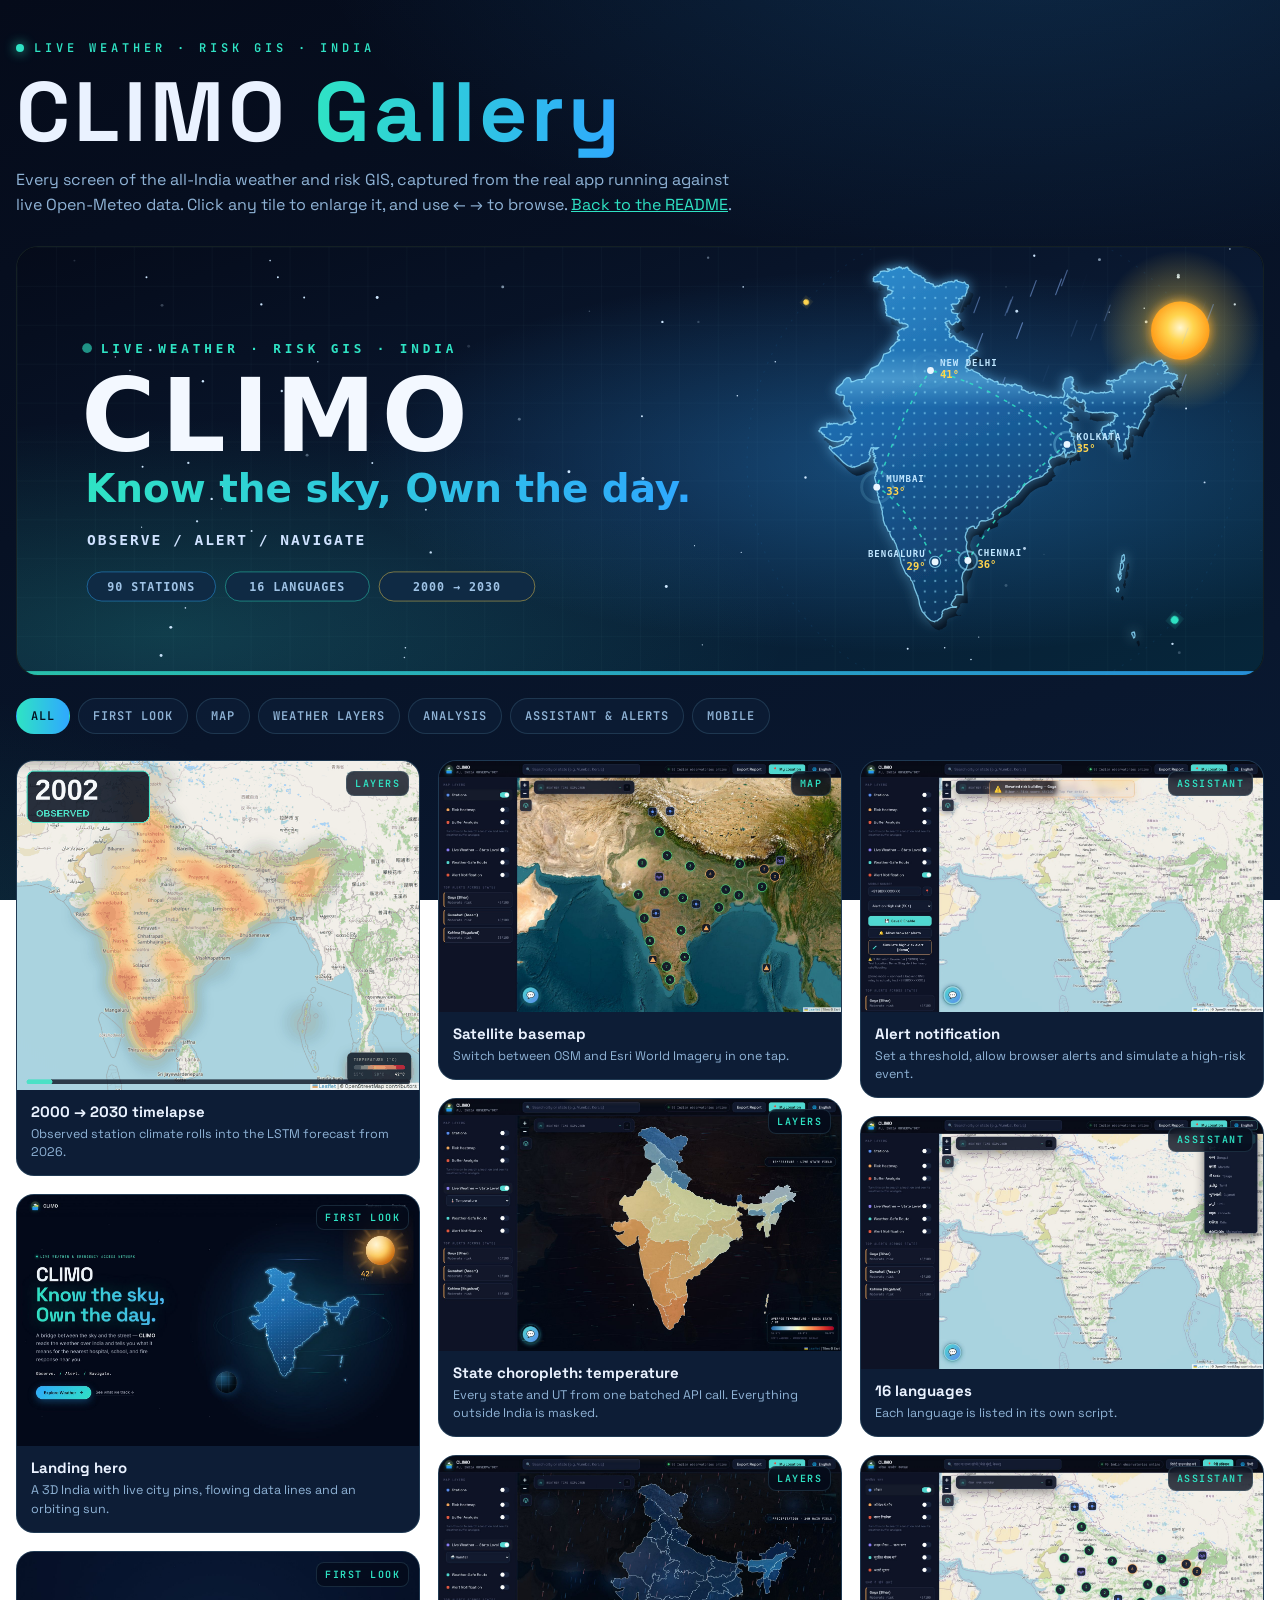
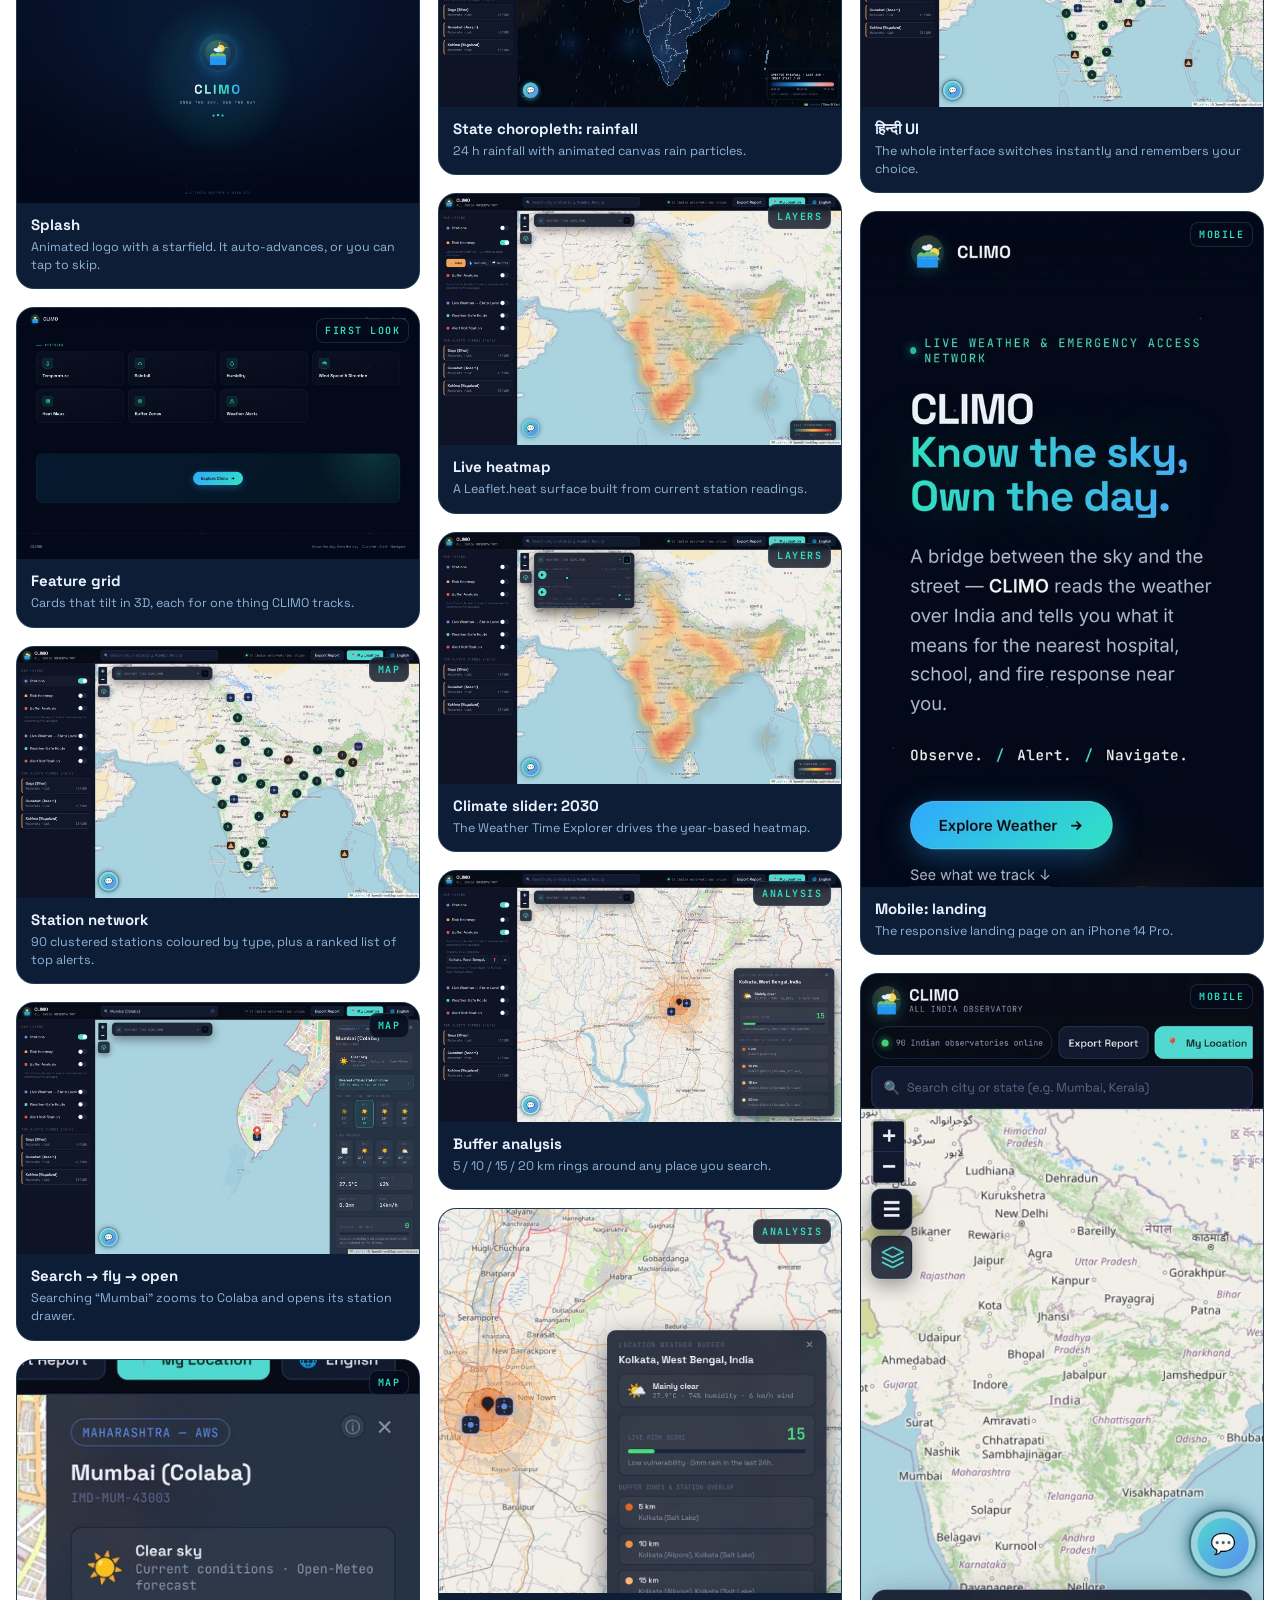
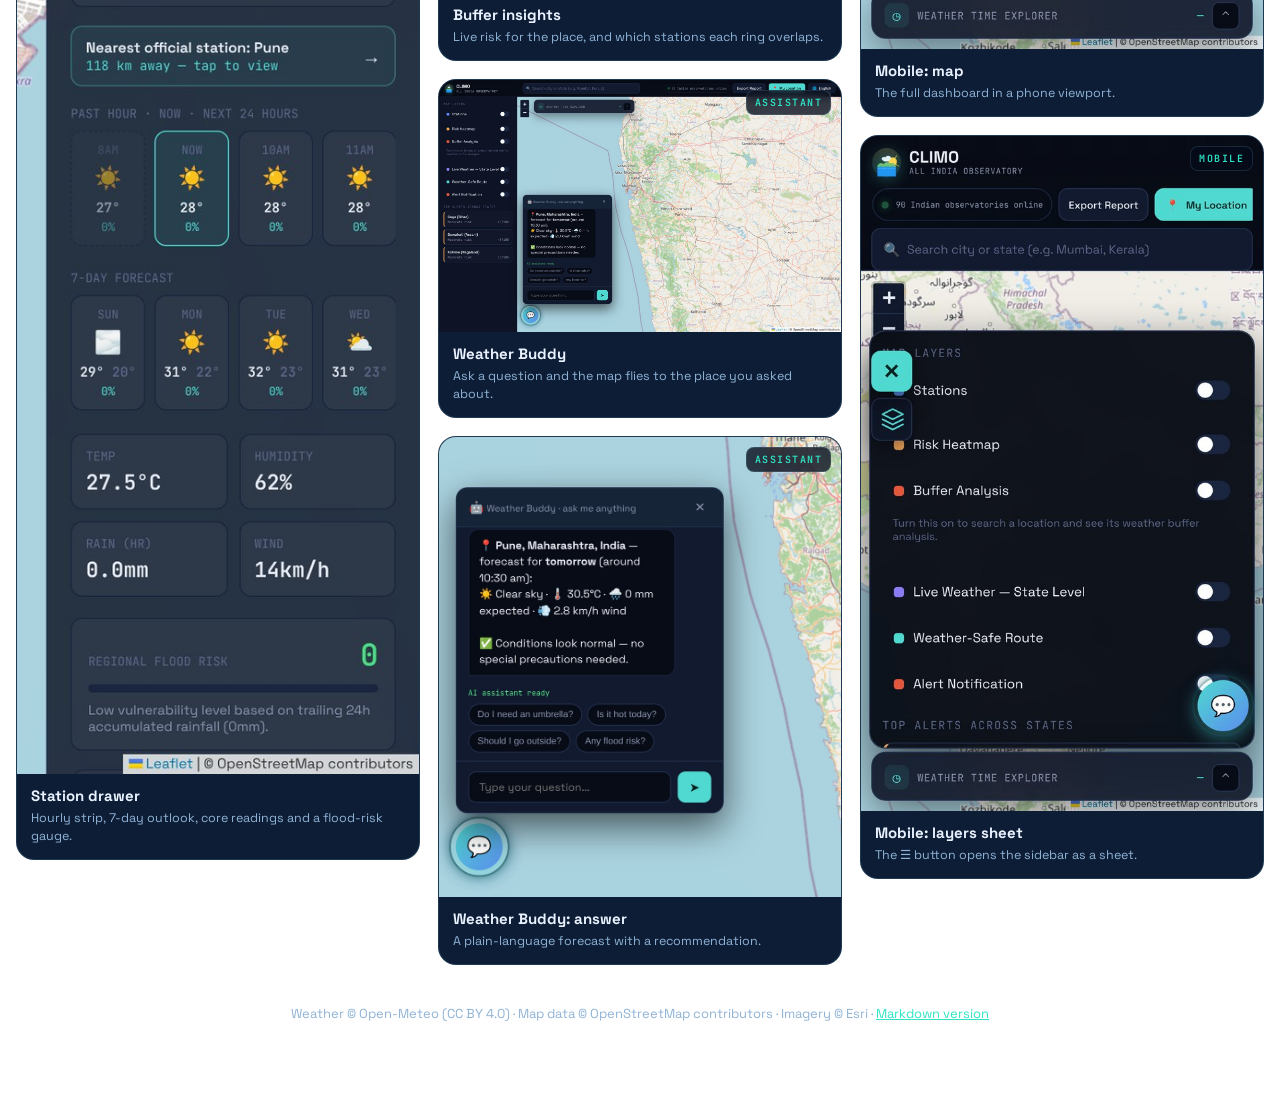
==== docs/gallery.html @ 7f3d3883 "docs: add showcase README, screenshot gallery and project documentation - Redesigned README: animate" ====
<!DOCTYPE html>
<html lang="en">
<head>
<meta charset="UTF-8" />
<meta name="viewport" content="width=device-width, initial-scale=1.0" />
<title>CLIMO Gallery</title>
<meta name="description" content="Screens from CLIMO, a live all-India weather and risk GIS." />
<link rel="preconnect" href="https://fonts.googleapis.com">
<link href="https://fonts.googleapis.com/css2?family=Space+Grotesk:wght@400;500;600;700&family=JetBrains+Mono:wght@400;500;600&display=swap" rel="stylesheet">
<style>
  :root{
    --bg:#050b1a; --bg2:#0a1a33; --card:#0d1d36; --line:rgba(143,224,255,.14);
    --text:#eaf2ff; --muted:#8fb3d6; --teal:#2fe3c4; --blue:#2fa8ff; --sun:#ffd54f;
  }
  *{box-sizing:border-box}
  html,body{margin:0}
  body{
    background:radial-gradient(1200px 600px at 80% -10%,rgba(47,168,255,.18),transparent 60%),
               radial-gradient(900px 500px at -10% 110%,rgba(47,227,196,.12),transparent 60%),
               linear-gradient(160deg,var(--bg),var(--bg2));
    background-attachment:fixed;
    color:var(--text); font-family:"Space Grotesk",system-ui,-apple-system,"Segoe UI",sans-serif;
    min-height:100vh;
  }
  .wrap{max-width:1280px;margin:0 auto;padding:40px 16px 80px}
  header{display:flex;flex-direction:column;gap:14px;margin-bottom:28px}
  .eyebrow{font:600 12px "JetBrains Mono",ui-monospace,monospace;letter-spacing:4px;color:var(--teal);display:flex;align-items:center;gap:10px}
  .eyebrow::before{content:"";width:8px;height:8px;border-radius:50%;background:var(--teal);box-shadow:0 0 12px var(--teal);animation:pulse 1.6s infinite}
  @keyframes pulse{50%{opacity:.3}}
  h1{margin:0;font-size:clamp(40px,7vw,84px);letter-spacing:4px;line-height:1}
  h1 span{background:linear-gradient(90deg,var(--teal),var(--blue));-webkit-background-clip:text;background-clip:text;color:transparent}
  .sub{color:var(--muted);max-width:720px;line-height:1.55;margin:0}
  .sub a{color:var(--teal)}
  .chips{display:flex;flex-wrap:wrap;gap:8px;margin:6px 0 26px}
  .chip{font:600 12px "JetBrains Mono",ui-monospace,monospace;letter-spacing:1px;text-transform:uppercase;color:var(--muted);
        background:rgba(13,29,54,.8);border:1px solid var(--line);padding:9px 14px;border-radius:999px;cursor:pointer;transition:.2s}
  .chip:hover{color:var(--text);border-color:rgba(47,227,196,.5)}
  .chip[aria-pressed="true"]{color:#04101f;background:linear-gradient(90deg,var(--teal),var(--blue));border-color:transparent}
  .hero{position:relative;border-radius:22px;overflow:hidden;border:1px solid var(--line);margin-bottom:22px;background:#000}
  .hero img{display:block;width:100%;height:auto}
  .grid{columns:3 340px;column-gap:18px}
  .tile{break-inside:avoid;margin:0 0 18px;border-radius:18px;overflow:hidden;background:var(--card);border:1px solid var(--line);
        cursor:zoom-in;position:relative;transition:transform .35s cubic-bezier(.2,.8,.2,1),box-shadow .35s,border-color .35s;
        animation:rise .6s both}
  @keyframes rise{from{opacity:0;transform:translateY(14px)}}
  .tile:hover,.tile:focus-visible{transform:translateY(-4px);box-shadow:0 18px 40px rgba(0,0,0,.45),0 0 0 1px rgba(47,227,196,.35);outline:none}
  .tile img{display:block;width:100%;height:auto}
  .cap{padding:12px 14px 14px}
  .cap b{display:block;font-size:15px}
  .cap small{color:var(--muted);font-size:12.5px;line-height:1.45;display:block;margin-top:4px}
  .tag{position:absolute;top:10px;right:10px;font:600 10px "JetBrains Mono",ui-monospace,monospace;letter-spacing:1.5px;text-transform:uppercase;
       background:rgba(5,11,26,.78);border:1px solid var(--line);color:var(--teal);padding:5px 8px;border-radius:8px;backdrop-filter:blur(6px)}
  .hidden{display:none}
  /* lightbox */
  .lb{position:fixed;inset:0;background:rgba(3,7,16,.92);backdrop-filter:blur(8px);display:none;align-items:center;justify-content:center;z-index:50;padding:16px}
  .lb.open{display:flex}
  .lb figure{margin:0;max-width:min(1400px,100%);max-height:100%;display:flex;flex-direction:column;align-items:center;gap:12px}
  .lb img{width:auto;height:auto;max-width:100%;max-height:calc(100vh - 140px);object-fit:contain;border-radius:14px;border:1px solid var(--line);background:#000}
  .lb figcaption{text-align:center;color:var(--muted);font-size:14px}
  .lb figcaption b{color:var(--text)}
  .lb button{position:absolute;background:rgba(13,29,54,.9);border:1px solid var(--line);color:var(--text);width:46px;height:46px;border-radius:50%;
             font-size:20px;cursor:pointer}
  .lb .x{top:16px;right:16px}.lb .prev{left:16px;top:50%}.lb .next{right:16px;top:50%}
  footer{margin-top:40px;color:var(--muted);font-size:13px;text-align:center}
  footer a{color:var(--teal)}
  @media (max-width:640px){ .lb .prev,.lb .next{top:auto;bottom:16px} }
  @media (prefers-reduced-motion:reduce){ *{animation:none!important;transition:none!important} }
</style>
</head>
<body>
<div class="wrap">
  <header>
    <div class="eyebrow">LIVE WEATHER · RISK GIS · INDIA</div>
    <h1>CLIMO <span>Gallery</span></h1>
    <p class="sub">Every screen of the all-India weather and risk GIS, captured from the real app running against live Open-Meteo data. Click any tile to enlarge it, and use ← → to browse. <a href="../README.md">Back to the README</a>.</p>
  </header>

  <div class="hero"><img src="assets/banner.svg" alt="CLIMO — Know the sky, Own the day." /></div>

  <div class="chips" role="toolbar" aria-label="Filter gallery">
    <button class="chip" data-f="all" aria-pressed="true">All</button>
    <button class="chip" data-f="intro" aria-pressed="false">First look</button>
    <button class="chip" data-f="map" aria-pressed="false">Map</button>
    <button class="chip" data-f="layers" aria-pressed="false">Weather layers</button>
    <button class="chip" data-f="analysis" aria-pressed="false">Analysis</button>
    <button class="chip" data-f="ai" aria-pressed="false">Assistant &amp; alerts</button>
    <button class="chip" data-f="mobile" aria-pressed="false">Mobile</button>
  </div>

  <div class="grid" id="grid"></div>

  <footer>Weather © Open-Meteo (CC BY 4.0) · Map data © OpenStreetMap contributors · Imagery © Esri · <a href="GALLERY.md">Markdown version</a></footer>
</div>

<div class="lb" id="lb" role="dialog" aria-modal="true" aria-label="Image viewer">
  <button class="x" id="lbX" aria-label="Close">✕</button>
  <button class="prev" id="lbP" aria-label="Previous">←</button>
  <figure><img id="lbImg" alt=""/><figcaption id="lbCap"></figcaption></figure>
  <button class="next" id="lbN" aria-label="Next">→</button>
</div>

<script>
const G = 'assets/gallery/';
const SHOTS = [
  ['climate-timelapse-2000-2030.gif','layers','2000 → 2030 timelapse','Observed station climate rolls into the LSTM forecast from 2026.'],
  ['landing-hero.jpg','intro','Landing hero','A 3D India with live city pins, flowing data lines and an orbiting sun.'],
  ['splash.jpg','intro','Splash','Animated logo with a starfield. It auto-advances, or you can tap to skip.'],
  ['landing-features.jpg','intro','Feature grid','Cards that tilt in 3D, each for one thing CLIMO tracks.'],
  ['dashboard-stations.jpg','map','Station network','90 clustered stations coloured by type, plus a ranked list of top alerts.'],
  ['station-drawer.jpg','map','Search → fly → open','Searching “Mumbai” zooms to Colaba and opens its station drawer.'],
  ['detail-station-drawer.jpg','map','Station drawer','Hourly strip, 7-day outlook, core readings and a flood-risk gauge.'],
  ['satellite-basemap.jpg','map','Satellite basemap','Switch between OSM and Esri World Imagery in one tap.'],
  ['choropleth-temperature.jpg','layers','State choropleth: temperature','Every state and UT from one batched API call. Everything outside India is masked.'],
  ['choropleth-rainfall.jpg','layers','State choropleth: rainfall','24 h rainfall with animated canvas rain particles.'],
  ['live-heatmap.jpg','layers','Live heatmap','A Leaflet.heat surface built from current station readings.'],
  ['climate-forecast-2030.jpg','layers','Climate slider: 2030','The Weather Time Explorer drives the year-based heatmap.'],
  ['buffer-analysis.jpg','analysis','Buffer analysis','5 / 10 / 15 / 20 km rings around any place you search.'],
  ['detail-buffer-insights.jpg','analysis','Buffer insights','Live risk for the place, and which stations each ring overlaps.'],
  ['weather-buddy.jpg','ai','Weather Buddy','Ask a question and the map flies to the place you asked about.'],
  ['detail-weather-buddy.jpg','ai','Weather Buddy: answer','A plain-language forecast with a recommendation.'],
  ['alert-notifications.jpg','ai','Alert notification','Set a threshold, allow browser alerts and simulate a high-risk event.'],
  ['language-menu.jpg','ai','16 languages','Each language is listed in its own script.'],
  ['multilingual-hindi.jpg','ai','हिन्दी UI','The whole interface switches instantly and remembers your choice.'],
  ['mobile-landing.jpg','mobile','Mobile: landing','The responsive landing page on an iPhone 14 Pro.'],
  ['mobile-map.jpg','mobile','Mobile: map','The full dashboard in a phone viewport.'],
  ['mobile-layers.jpg','mobile','Mobile: layers sheet','The ☰ button opens the sidebar as a sheet.'],
];
const TAG = {intro:'First look',map:'Map',layers:'Layers',analysis:'Analysis',ai:'Assistant',mobile:'Mobile'};
const grid = document.getElementById('grid');
SHOTS.forEach(([f,cat,title,desc],i) => {
  const el = document.createElement('figure');
  el.className = 'tile'; el.tabIndex = 0; el.dataset.cat = cat; el.dataset.i = i;
  el.style.animationDelay = (i*40)+'ms';
  el.innerHTML = `<span class="tag">${TAG[cat]}</span><img loading="lazy" src="${G+f}" alt="${title}"><figcaption class="cap"><b>${title}</b><small>${desc}</small></figcaption>`;
  el.addEventListener('click', () => open(i));
  el.addEventListener('keydown', e => { if(e.key==='Enter'||e.key===' '){ e.preventDefault(); open(i);} });
  grid.appendChild(el);
});
let filter = 'all';
document.querySelectorAll('.chip').forEach(c => c.addEventListener('click', () => {
  filter = c.dataset.f;
  document.querySelectorAll('.chip').forEach(x => x.setAttribute('aria-pressed', String(x===c)));
  grid.querySelectorAll('.tile').forEach(t => t.classList.toggle('hidden', filter!=='all' && t.dataset.cat!==filter));
}));
const lb = document.getElementById('lb'), lbImg = document.getElementById('lbImg'), lbCap = document.getElementById('lbCap');
let cur = 0;
const visible = () => SHOTS.map((s,i)=>i).filter(i => filter==='all' || SHOTS[i][1]===filter);
function open(i){ cur=i; const [f,,t,d]=SHOTS[i]; lbImg.src=G+f; lbImg.alt=t; lbCap.innerHTML=`<b>${t}</b> · ${d}`; lb.classList.add('open'); document.getElementById('lbX').focus(); }
function close(){ lb.classList.remove('open'); const t=grid.querySelector(`[data-i="${cur}"]`); if(t) t.focus(); }
function step(n){ const v=visible(); const k=v.indexOf(cur); open(v[(k+n+v.length)%v.length]); }
document.getElementById('lbX').onclick = close;
document.getElementById('lbP').onclick = () => step(-1);
document.getElementById('lbN').onclick = () => step(1);
lb.addEventListener('click', e => { if(e.target===lb) close(); });
document.addEventListener('keydown', e => {
  if(!lb.classList.contains('open')) return;
  if(e.key==='Escape') close(); else if(e.key==='ArrowRight') step(1); else if(e.key==='ArrowLeft') step(-1);
});
</script>
</body>
</html>
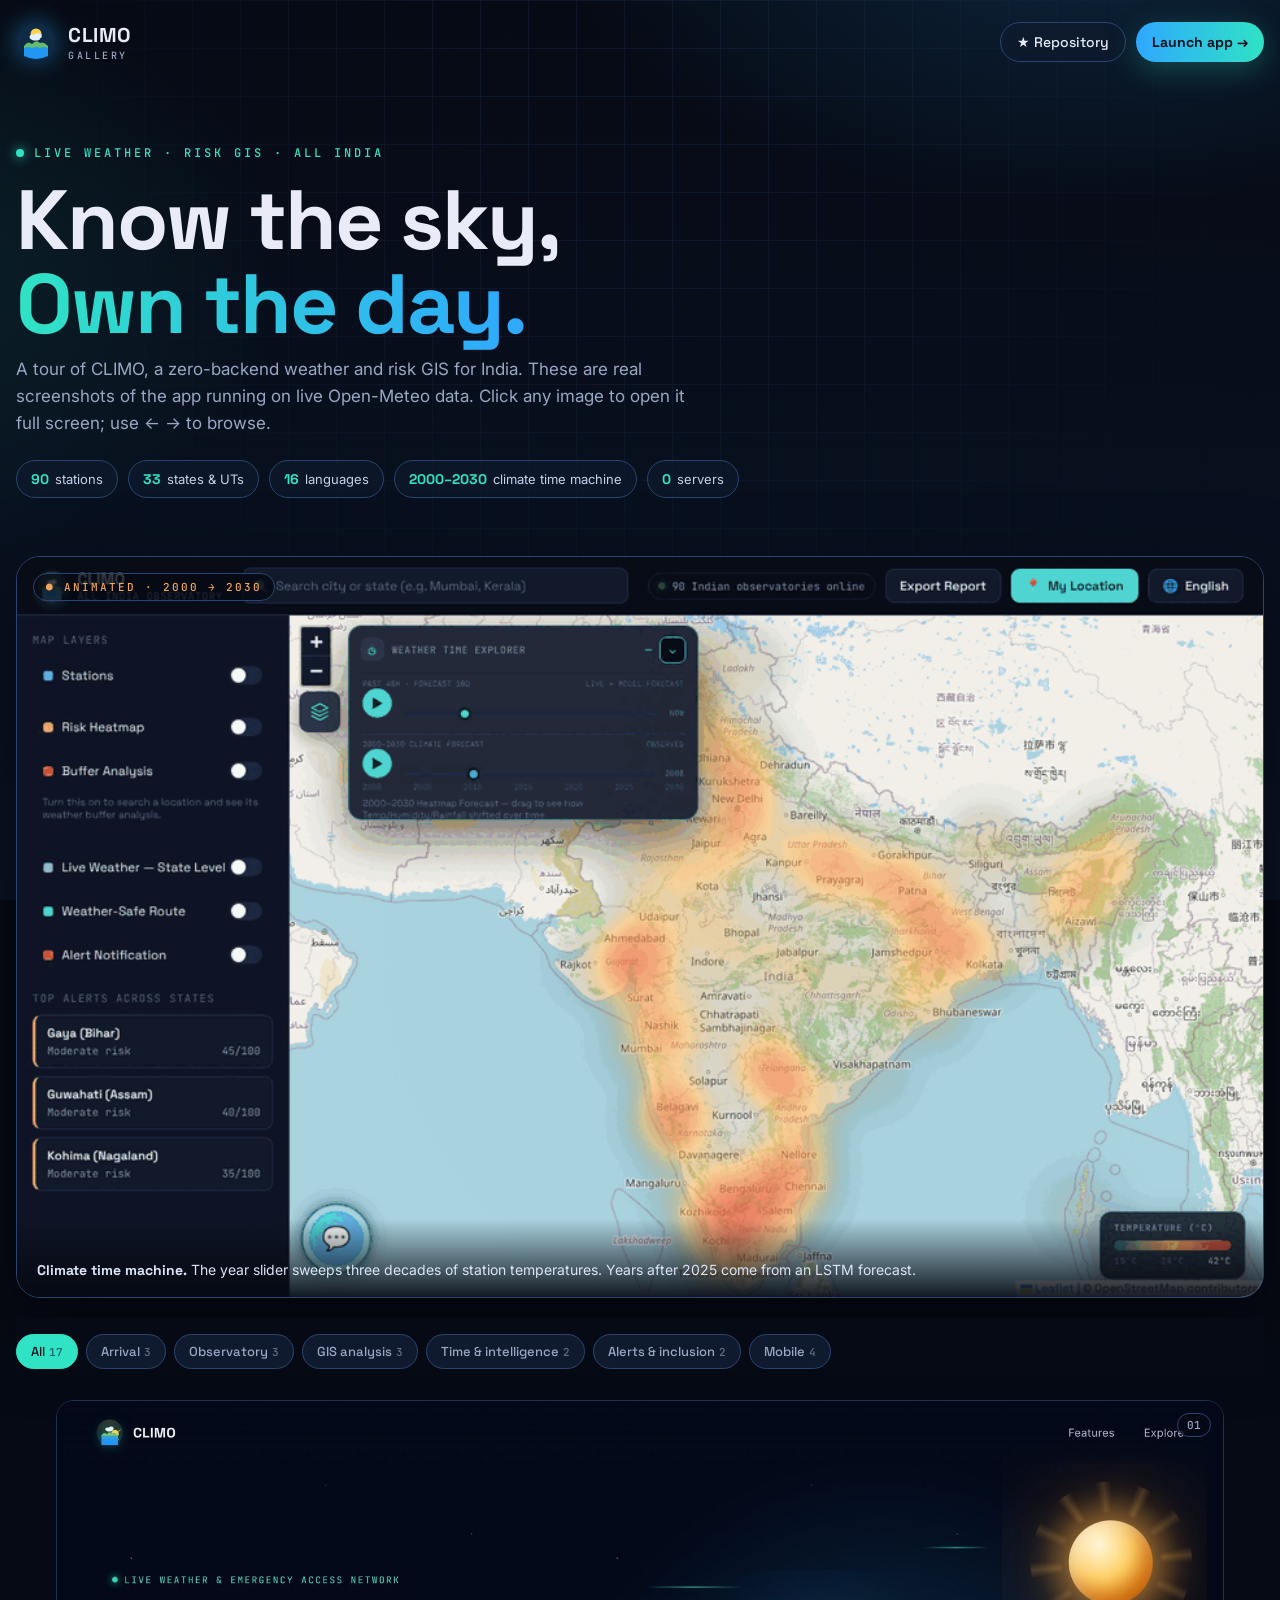
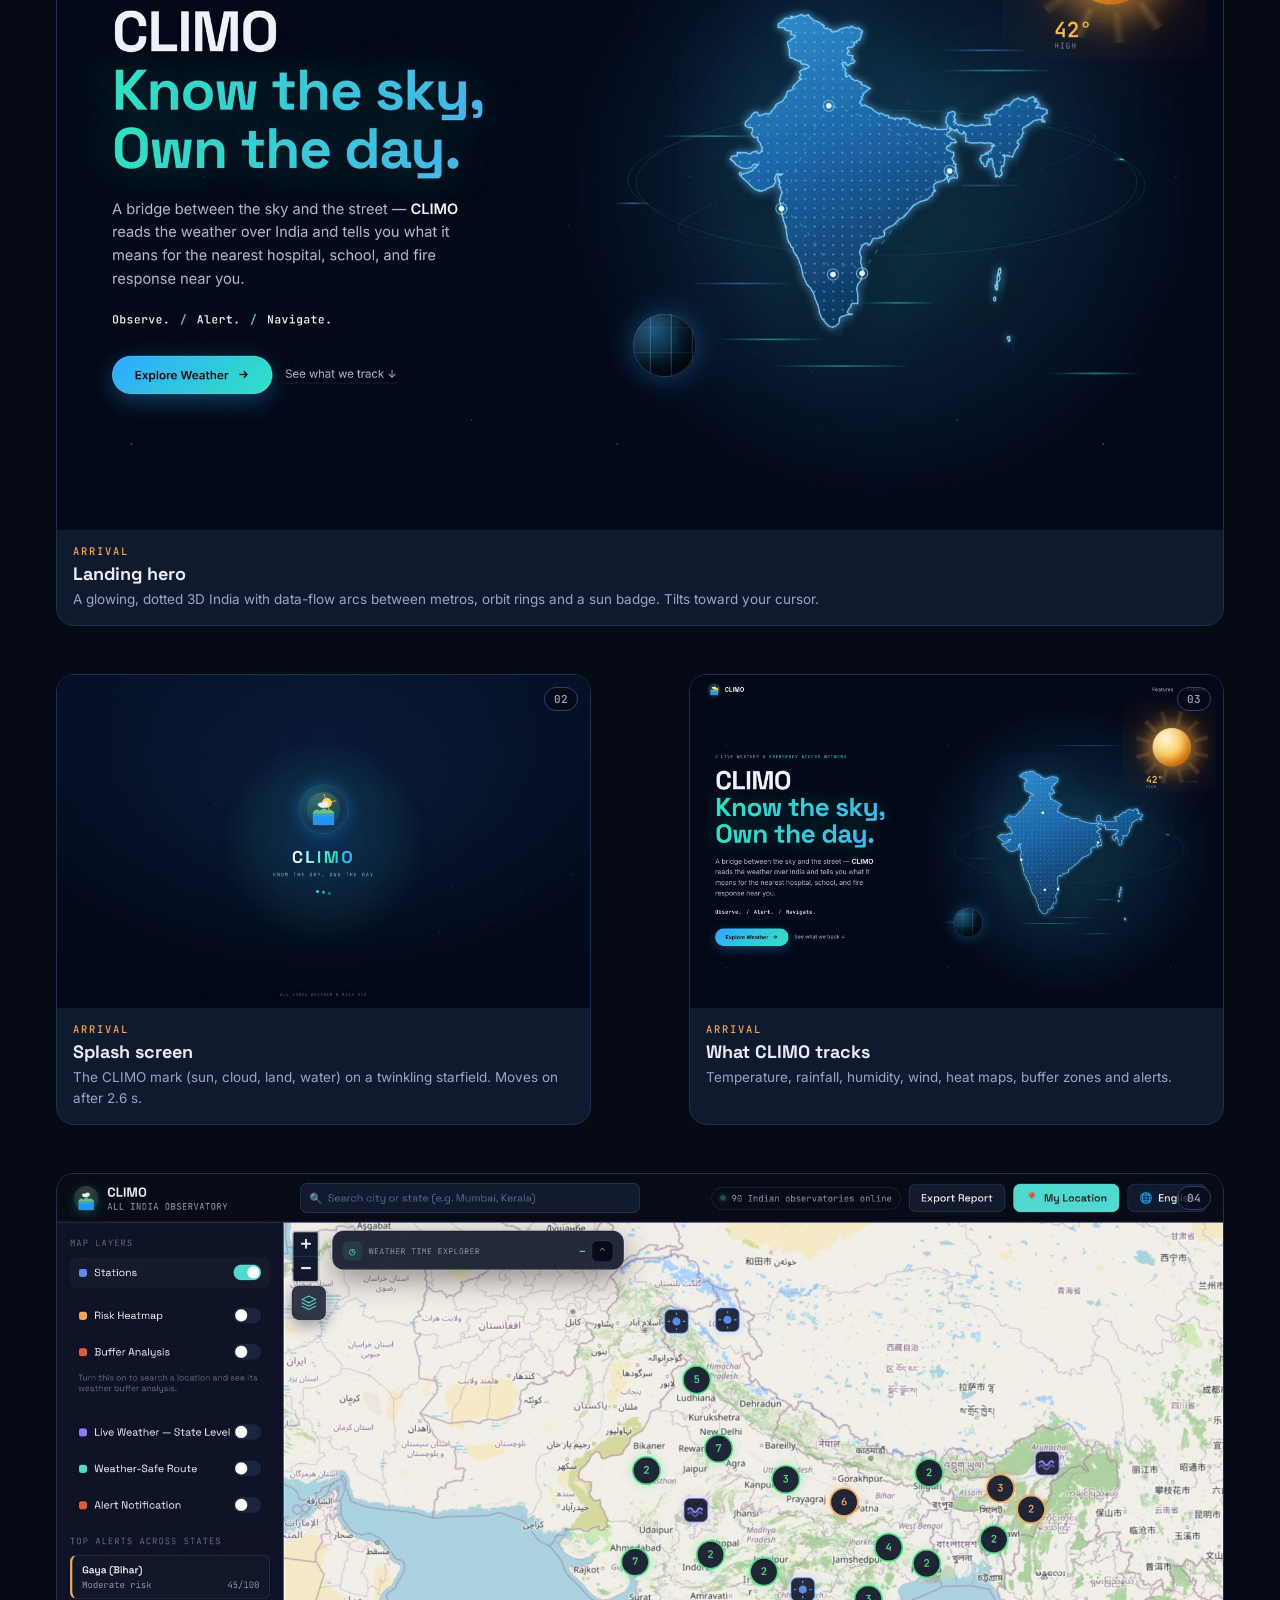
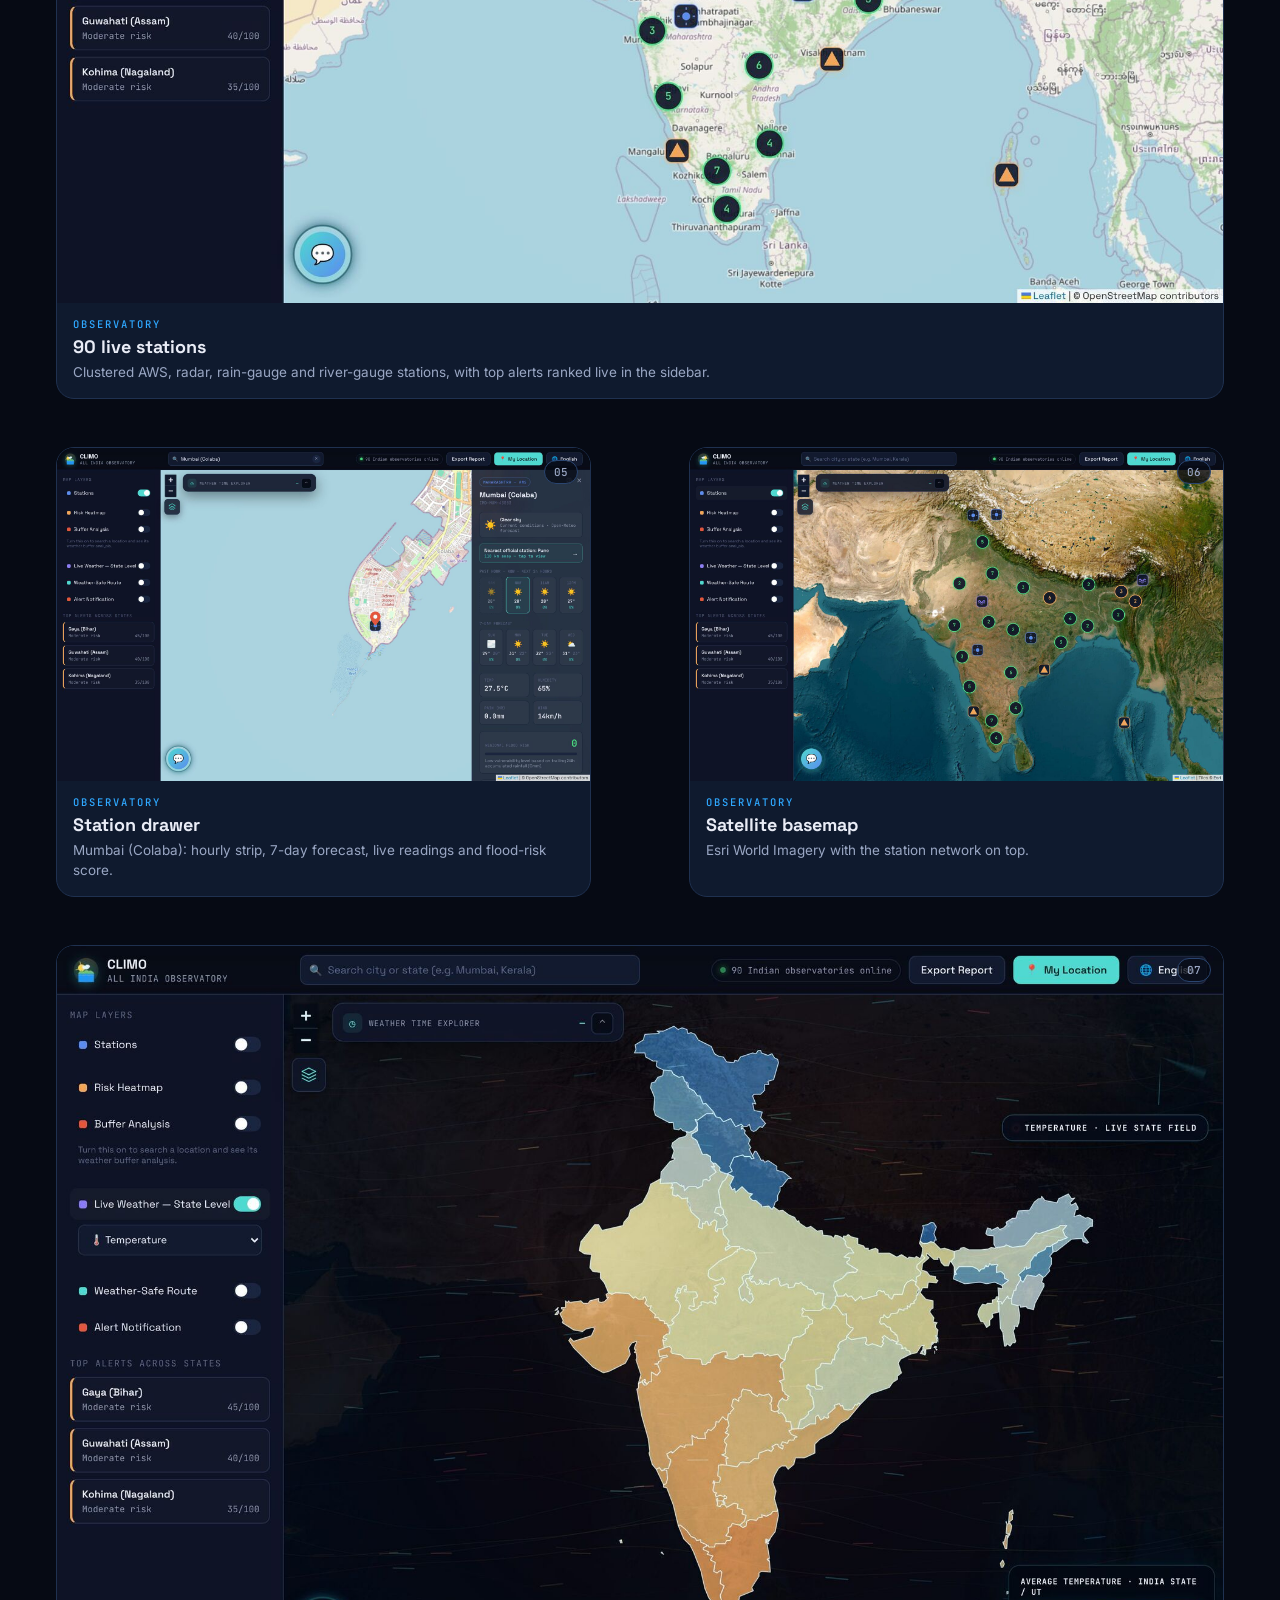
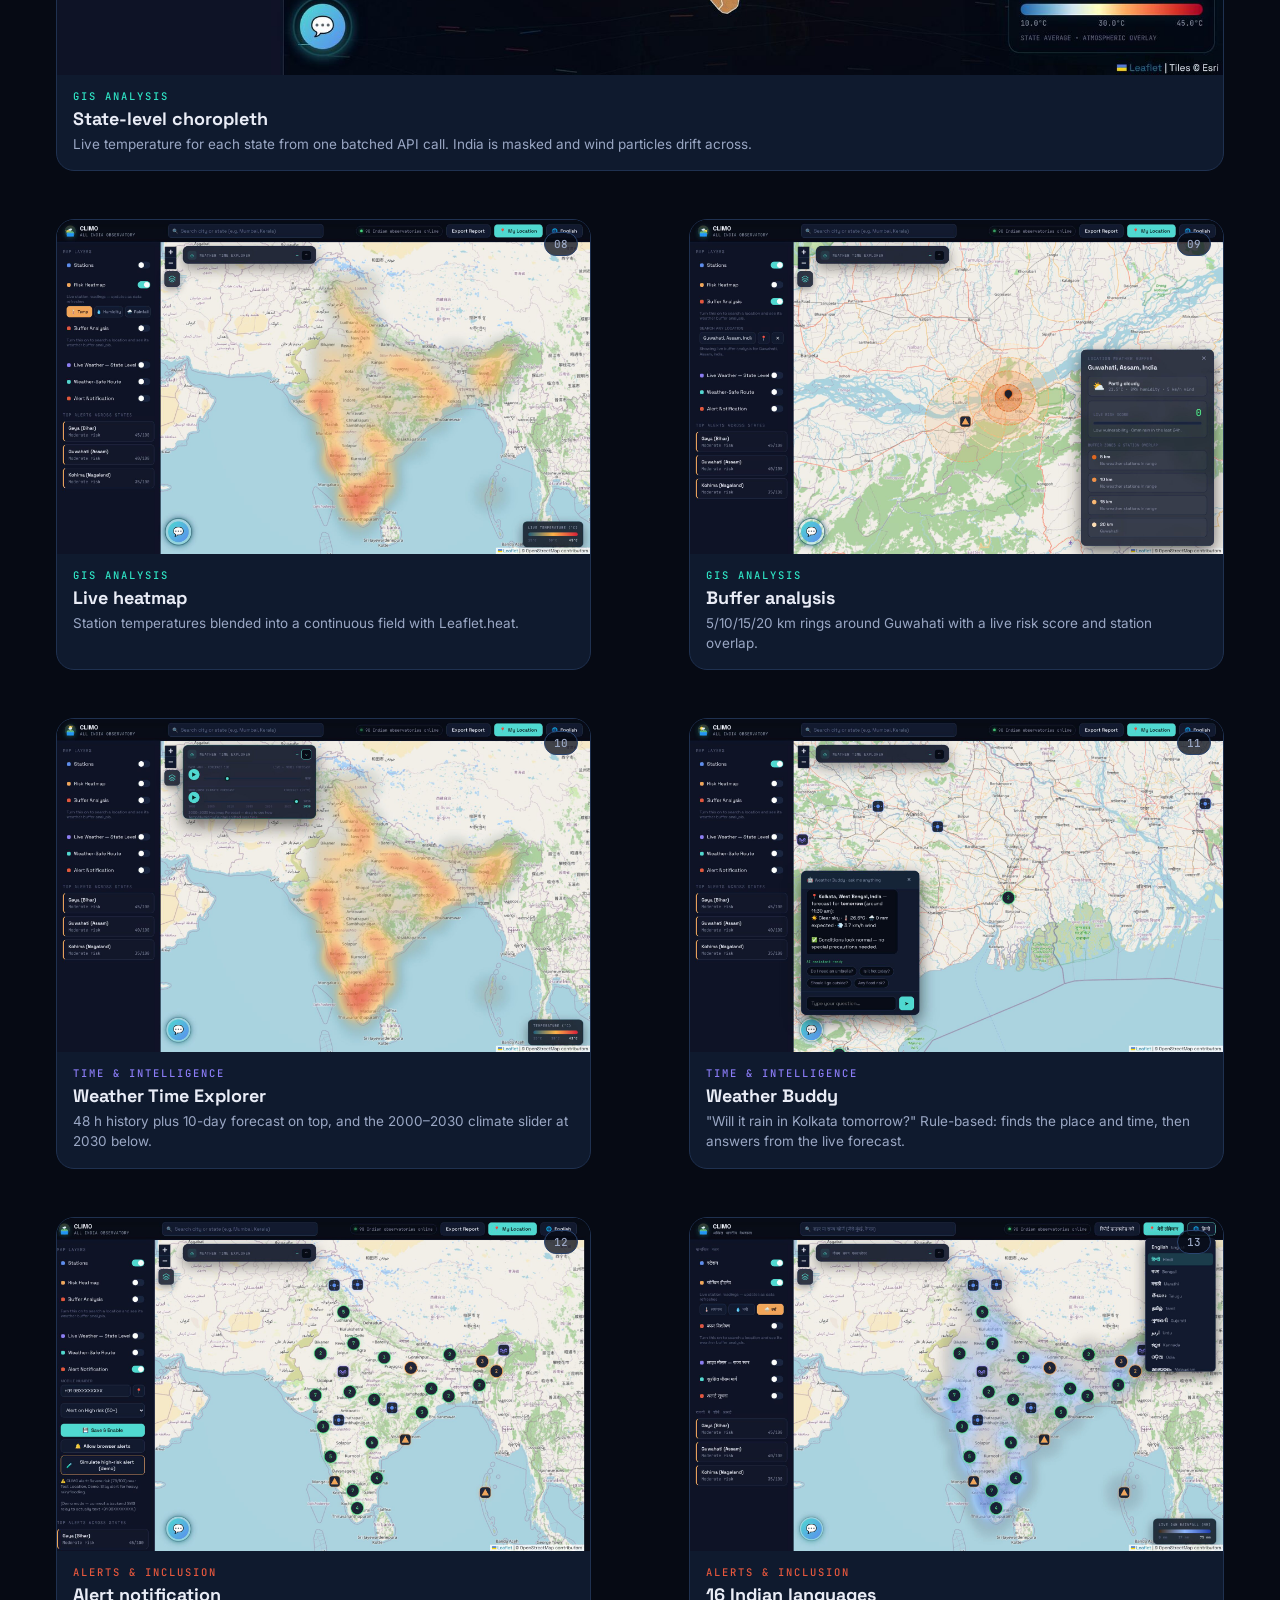
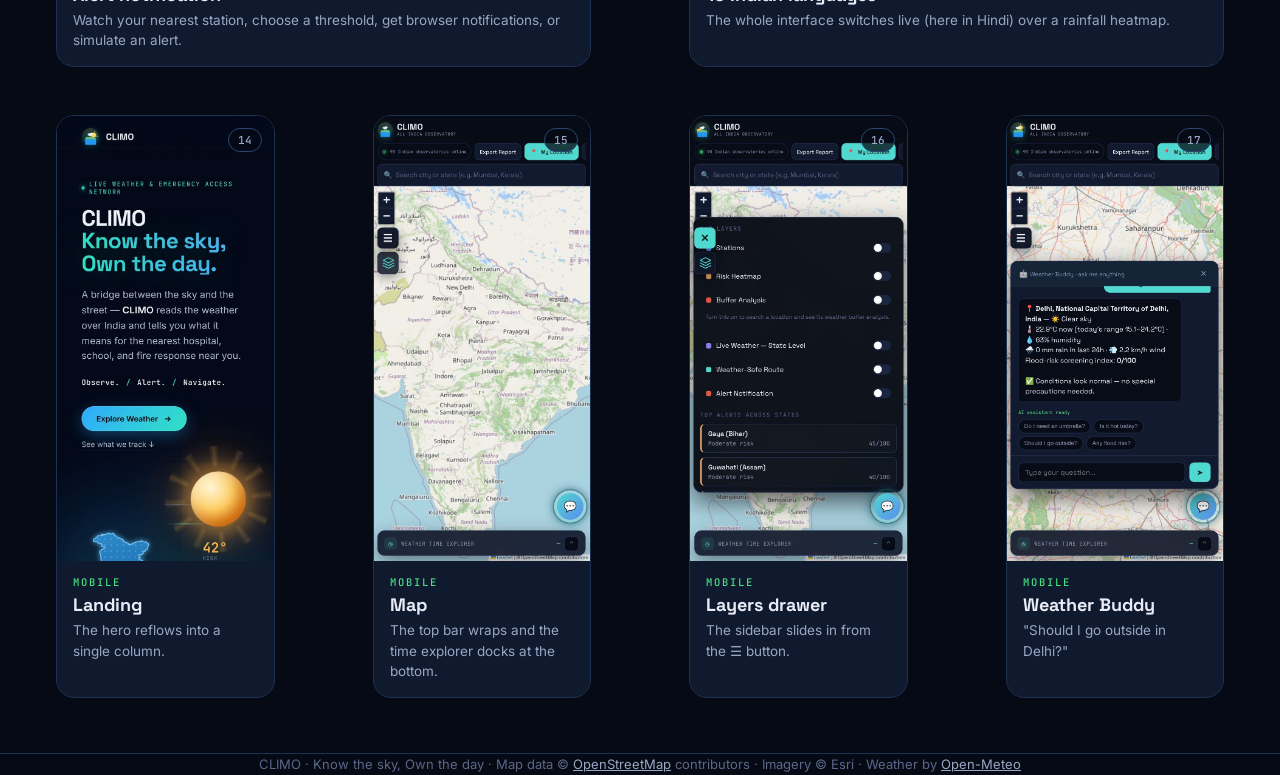
==== commit 856ee09a: "Add project documentation suite and screenshot gallery - README: animated SVG banner, stats, feature" ====
--- a/docs/gallery.html
+++ b/docs/gallery.html
@@ -1,161 +1,262 @@
 <!DOCTYPE html>
 <html lang="en">
 <head>
-<meta charset="UTF-8" />
-<meta name="viewport" content="width=device-width, initial-scale=1.0" />
+<meta charset="UTF-8">
+<meta name="viewport" content="width=device-width, initial-scale=1.0">
 <title>CLIMO Gallery</title>
-<meta name="description" content="Screens from CLIMO, a live all-India weather and risk GIS." />
+<meta name="description" content="Screens from CLIMO, an all-India live weather and risk GIS: stations, heatmaps, choropleths, buffers, climate time machine, Weather Buddy and mobile.">
+<meta property="og:title" content="CLIMO Gallery: Know the sky, Own the day">
+<meta property="og:image" content="assets/gallery/02-landing-hero.jpg">
 <link rel="preconnect" href="https://fonts.googleapis.com">
-<link href="https://fonts.googleapis.com/css2?family=Space+Grotesk:wght@400;500;600;700&family=JetBrains+Mono:wght@400;500;600&display=swap" rel="stylesheet">
+<link rel="preconnect" href="https://fonts.gstatic.com" crossorigin>
+<link href="https://fonts.googleapis.com/css2?family=Space+Grotesk:wght@500;700&family=Inter:wght@400;500&family=JetBrains+Mono:wght@500&display=swap" rel="stylesheet">
 <style>
   :root{
-    --bg:#050b1a; --bg2:#0a1a33; --card:#0d1d36; --line:rgba(143,224,255,.14);
-    --text:#eaf2ff; --muted:#8fb3d6; --teal:#2fe3c4; --blue:#2fa8ff; --sun:#ffd54f;
+    --bg:#060a14; --bg2:#0a1426; --panel:#0f1a2e; --line:#1f3150; --line2:#2a4570;
+    --text:#e9ecf6; --muted:#9aa7c4; --faint:#5c6689;
+    --cyan:#2fe3c4; --blue:#2fa8ff; --amber:#f2a65a; --red:#e4573d; --violet:#8b7cf6;
+    --radius:18px;
   }
   *{box-sizing:border-box}
-  html,body{margin:0}
-  body{
-    background:radial-gradient(1200px 600px at 80% -10%,rgba(47,168,255,.18),transparent 60%),
-               radial-gradient(900px 500px at -10% 110%,rgba(47,227,196,.12),transparent 60%),
-               linear-gradient(160deg,var(--bg),var(--bg2));
-    background-attachment:fixed;
-    color:var(--text); font-family:"Space Grotesk",system-ui,-apple-system,"Segoe UI",sans-serif;
-    min-height:100vh;
-  }
-  .wrap{max-width:1280px;margin:0 auto;padding:40px 16px 80px}
-  header{display:flex;flex-direction:column;gap:14px;margin-bottom:28px}
-  .eyebrow{font:600 12px "JetBrains Mono",ui-monospace,monospace;letter-spacing:4px;color:var(--teal);display:flex;align-items:center;gap:10px}
-  .eyebrow::before{content:"";width:8px;height:8px;border-radius:50%;background:var(--teal);box-shadow:0 0 12px var(--teal);animation:pulse 1.6s infinite}
-  @keyframes pulse{50%{opacity:.3}}
-  h1{margin:0;font-size:clamp(40px,7vw,84px);letter-spacing:4px;line-height:1}
-  h1 span{background:linear-gradient(90deg,var(--teal),var(--blue));-webkit-background-clip:text;background-clip:text;color:transparent}
-  .sub{color:var(--muted);max-width:720px;line-height:1.55;margin:0}
-  .sub a{color:var(--teal)}
-  .chips{display:flex;flex-wrap:wrap;gap:8px;margin:6px 0 26px}
-  .chip{font:600 12px "JetBrains Mono",ui-monospace,monospace;letter-spacing:1px;text-transform:uppercase;color:var(--muted);
-        background:rgba(13,29,54,.8);border:1px solid var(--line);padding:9px 14px;border-radius:999px;cursor:pointer;transition:.2s}
-  .chip:hover{color:var(--text);border-color:rgba(47,227,196,.5)}
-  .chip[aria-pressed="true"]{color:#04101f;background:linear-gradient(90deg,var(--teal),var(--blue));border-color:transparent}
-  .hero{position:relative;border-radius:22px;overflow:hidden;border:1px solid var(--line);margin-bottom:22px;background:#000}
-  .hero img{display:block;width:100%;height:auto}
-  .grid{columns:3 340px;column-gap:18px}
-  .tile{break-inside:avoid;margin:0 0 18px;border-radius:18px;overflow:hidden;background:var(--card);border:1px solid var(--line);
-        cursor:zoom-in;position:relative;transition:transform .35s cubic-bezier(.2,.8,.2,1),box-shadow .35s,border-color .35s;
-        animation:rise .6s both}
-  @keyframes rise{from{opacity:0;transform:translateY(14px)}}
-  .tile:hover,.tile:focus-visible{transform:translateY(-4px);box-shadow:0 18px 40px rgba(0,0,0,.45),0 0 0 1px rgba(47,227,196,.35);outline:none}
-  .tile img{display:block;width:100%;height:auto}
-  .cap{padding:12px 14px 14px}
-  .cap b{display:block;font-size:15px}
-  .cap small{color:var(--muted);font-size:12.5px;line-height:1.45;display:block;margin-top:4px}
-  .tag{position:absolute;top:10px;right:10px;font:600 10px "JetBrains Mono",ui-monospace,monospace;letter-spacing:1.5px;text-transform:uppercase;
-       background:rgba(5,11,26,.78);border:1px solid var(--line);color:var(--teal);padding:5px 8px;border-radius:8px;backdrop-filter:blur(6px)}
-  .hidden{display:none}
-  /* lightbox */
-  .lb{position:fixed;inset:0;background:rgba(3,7,16,.92);backdrop-filter:blur(8px);display:none;align-items:center;justify-content:center;z-index:50;padding:16px}
-  .lb.open{display:flex}
-  .lb figure{margin:0;max-width:min(1400px,100%);max-height:100%;display:flex;flex-direction:column;align-items:center;gap:12px}
-  .lb img{width:auto;height:auto;max-width:100%;max-height:calc(100vh - 140px);object-fit:contain;border-radius:14px;border:1px solid var(--line);background:#000}
-  .lb figcaption{text-align:center;color:var(--muted);font-size:14px}
-  .lb figcaption b{color:var(--text)}
-  .lb button{position:absolute;background:rgba(13,29,54,.9);border:1px solid var(--line);color:var(--text);width:46px;height:46px;border-radius:50%;
-             font-size:20px;cursor:pointer}
-  .lb .x{top:16px;right:16px}.lb .prev{left:16px;top:50%}.lb .next{right:16px;top:50%}
-  footer{margin-top:40px;color:var(--muted);font-size:13px;text-align:center}
-  footer a{color:var(--teal)}
-  @media (max-width:640px){ .lb .prev,.lb .next{top:auto;bottom:16px} }
-  @media (prefers-reduced-motion:reduce){ *{animation:none!important;transition:none!important} }
+  html{scroll-behavior:smooth}
+  body{margin:0;background:var(--bg);color:var(--text);font:400 15px/1.6 Inter,system-ui,-apple-system,"Segoe UI",sans-serif;-webkit-font-smoothing:antialiased;min-height:100vh;overflow-x:hidden}
+  body::before{content:"";position:fixed;inset:0;pointer-events:none;z-index:0;
+    background:
+      radial-gradient(900px 500px at 85% -10%, rgba(47,168,255,.18), transparent 60%),
+      radial-gradient(700px 500px at -10% 30%, rgba(47,227,196,.10), transparent 60%),
+      linear-gradient(180deg, var(--bg), var(--bg2));}
+  body::after{content:"";position:fixed;inset:0;pointer-events:none;z-index:0;opacity:.35;
+    background-image:linear-gradient(var(--line) 1px,transparent 1px),linear-gradient(90deg,var(--line) 1px,transparent 1px);
+    background-size:48px 48px;mask-image:radial-gradient(ellipse at 50% 0%,#000 20%,transparent 75%);}
+  .wrap{position:relative;z-index:1;max-width:1280px;margin:0 auto;padding:0 16px}
+
+  /* ---------- header ---------- */
+  header{display:flex;align-items:center;justify-content:space-between;gap:16px;padding:22px 0}
+  .brand{display:flex;align-items:center;gap:12px;text-decoration:none;color:var(--text)}
+  .brand svg{width:40px;height:40px;filter:drop-shadow(0 0 12px rgba(47,168,255,.45))}
+  .brand b{font:700 20px "Space Grotesk",sans-serif;letter-spacing:.5px}
+  .brand small{display:block;font:500 10px "JetBrains Mono",monospace;letter-spacing:2.5px;color:var(--muted)}
+  .actions{display:flex;gap:10px;flex-wrap:wrap}
+  .btn{display:inline-flex;align-items:center;gap:8px;padding:10px 16px;border-radius:999px;border:1px solid var(--line2);color:var(--text);text-decoration:none;font:500 14px "Space Grotesk",sans-serif;background:rgba(15,26,46,.6);backdrop-filter:blur(8px);transition:border-color .2s,transform .2s}
+  .btn:hover{border-color:var(--cyan);transform:translateY(-1px)}
+  .btn.primary{background:linear-gradient(90deg,var(--blue),var(--cyan));border:0;color:#04121f;font-weight:700;box-shadow:0 8px 30px rgba(47,227,196,.25)}
+
+  /* ---------- hero ---------- */
+  .hero{padding:56px 0 28px}
+  .eyebrow{display:inline-flex;align-items:center;gap:10px;font:500 12px "JetBrains Mono",monospace;letter-spacing:3px;color:var(--cyan);text-transform:uppercase}
+  .eyebrow i{width:8px;height:8px;border-radius:50%;background:var(--cyan);box-shadow:0 0 12px var(--cyan);animation:pulse 1.6s infinite}
+  @keyframes pulse{50%{opacity:.25}}
+  h1{font:700 clamp(40px,7vw,84px)/1.0 "Space Grotesk",sans-serif;letter-spacing:-2px;margin:14px 0 10px}
+  h1 span{background:linear-gradient(90deg,var(--cyan),var(--blue));-webkit-background-clip:text;background-clip:text;color:transparent}
+  .lede{max-width:680px;color:var(--muted);font-size:17px;margin:0}
+  .stats{display:flex;flex-wrap:wrap;gap:10px;margin-top:22px}
+  .stat{padding:8px 14px;border-radius:999px;border:1px solid var(--line2);background:rgba(15,26,46,.7);font-size:13px;color:#c5d2ea}
+  .stat b{font:700 14px "Space Grotesk",sans-serif;color:var(--cyan);margin-right:6px}
+
+  /* ---------- feature (gif) ---------- */
+  .feature{margin:30px 0 8px;border-radius:24px;overflow:hidden;border:1px solid var(--line2);position:relative;cursor:zoom-in;background:#000;box-shadow:0 30px 80px rgba(0,0,0,.55)}
+  .feature img{display:block;width:100%;height:auto}
+  .feature .tag{position:absolute;left:16px;top:16px;padding:6px 12px;border-radius:999px;background:rgba(6,10,20,.78);border:1px solid var(--line2);font:500 11px "JetBrains Mono",monospace;letter-spacing:2px;color:var(--amber)}
+  .feature figcaption{position:absolute;left:0;right:0;bottom:0;padding:40px 20px 16px;background:linear-gradient(transparent,rgba(4,8,16,.92));font-size:14px;color:#dbe4f7}
+  .feature figcaption b{font-family:"Space Grotesk",sans-serif}
+
+  /* ---------- filters ---------- */
+  .filters{position:sticky;top:0;z-index:5;display:flex;gap:8px;flex-wrap:wrap;padding:16px 0;margin-top:20px;background:linear-gradient(var(--bg) 70%,transparent)}
+  .chip{padding:8px 14px;border-radius:999px;border:1px solid var(--line2);background:var(--panel);color:var(--muted);font:500 13px "Space Grotesk",sans-serif;cursor:pointer;transition:all .2s}
+  .chip:hover{color:var(--text)}
+  .chip[aria-pressed="true"]{color:#04121f;background:var(--cyan);border-color:var(--cyan)}
+  .chip .n{opacity:.6;margin-left:4px;font-family:"JetBrains Mono",monospace;font-size:11px}
+
+  /* ---------- grid ---------- */
+  .grid{display:grid;grid-template-columns:repeat(12,1fr);gap:18px;padding-bottom:40px}
+  .card{grid-column:span 6;position:relative;border-radius:var(--radius);overflow:hidden;background:var(--panel);border:1px solid var(--line);cursor:zoom-in;
+        transform:translateY(16px);opacity:0;transition:transform .6s cubic-bezier(.2,.7,.2,1),opacity .6s,border-color .25s,box-shadow .25s}
+  .card.in{transform:none;opacity:1}
+  .card:hover{border-color:var(--line2);box-shadow:0 20px 50px rgba(0,0,0,.5),0 0 0 1px rgba(47,227,196,.15)}
+  .card.wide{grid-column:span 12}
+  .card.phone{grid-column:span 3}
+  .card .media{aspect-ratio:16/10;overflow:hidden;background:#000}
+  .card.phone .media{aspect-ratio:9/18.5}
+  .card img{width:100%;height:100%;object-fit:cover;object-position:top;display:block;transition:transform .8s cubic-bezier(.2,.7,.2,1)}
+  .card:hover img{transform:scale(1.04)}
+  .card .meta{padding:14px 16px 16px}
+  .card .k{font:500 10.5px "JetBrains Mono",monospace;letter-spacing:2px;text-transform:uppercase}
+  .card h3{margin:4px 0 4px;font:700 18px "Space Grotesk",sans-serif}
+  .card p{margin:0;color:var(--muted);font-size:13.5px;line-height:1.5}
+  .card .num{position:absolute;top:12px;right:12px;font:500 11px "JetBrains Mono",monospace;padding:4px 9px;border-radius:999px;background:rgba(6,10,20,.75);border:1px solid var(--line2);color:var(--muted)}
+  .card.hide{display:none}
+  .k.arrival{color:var(--amber)} .k.observe{color:var(--blue)} .k.gis{color:var(--cyan)} .k.time{color:var(--violet)} .k.alert{color:var(--red)} .k.mobile{color:#4ade80}
+  @media (max-width:900px){ .card{grid-column:span 12} .card.phone{grid-column:span 6} }
+  @media (max-width:480px){ .card.phone{grid-column:span 12} .card.phone .media{aspect-ratio:9/16} }
+
+  /* ---------- lightbox ---------- */
+  .lb{position:fixed;inset:0;z-index:50;display:none;background:rgba(3,6,12,.94);backdrop-filter:blur(10px)}
+  .lb.open{display:grid;grid-template-rows:auto 1fr auto}
+  .lb-top{display:flex;justify-content:space-between;align-items:center;padding:14px 16px;font:500 12px "JetBrains Mono",monospace;color:var(--muted);letter-spacing:1.5px}
+  .lb-stage{position:relative;display:flex;align-items:center;justify-content:center;padding:0 64px;min-height:0}
+  .lb-stage img{max-width:100%;max-height:100%;object-fit:contain;border-radius:12px;border:1px solid var(--line2);box-shadow:0 30px 90px rgba(0,0,0,.7);animation:pop .35s cubic-bezier(.2,.7,.2,1)}
+  @keyframes pop{from{opacity:0;transform:scale(.97)}}
+  .lb-cap{padding:14px 16px 22px;text-align:center;max-width:860px;margin:0 auto}
+  .lb-cap h3{margin:0 0 4px;font:700 20px "Space Grotesk",sans-serif}
+  .lb-cap p{margin:0;color:var(--muted);font-size:14px}
+  .nav,.close{position:absolute;top:50%;transform:translateY(-50%);width:46px;height:46px;border-radius:50%;border:1px solid var(--line2);background:rgba(15,26,46,.85);color:var(--text);font-size:20px;cursor:pointer;display:grid;place-items:center;transition:border-color .2s}
+  .nav:hover,.close:hover{border-color:var(--cyan)}
+  .nav.prev{left:10px}.nav.next{right:10px}
+  .close{position:static;transform:none;width:38px;height:38px;font-size:16px}
+  @media (max-width:640px){ .lb-stage{padding:0 8px} .nav{top:auto;bottom:-4px;transform:none} .nav.prev{left:16px} .nav.next{right:16px} }
+
+  footer{position:relative;z-index:1;border-top:1px solid var(--line);margin-top:20px;padding:28px 0 40px;color:var(--faint);font-size:13px;text-align:center}
+  footer a{color:var(--muted)}
+  @media (prefers-reduced-motion:reduce){ *{animation:none!important;transition:none!important} .card{opacity:1;transform:none} }
 </style>
 </head>
 <body>
 <div class="wrap">
   <header>
-    <div class="eyebrow">LIVE WEATHER · RISK GIS · INDIA</div>
-    <h1>CLIMO <span>Gallery</span></h1>
-    <p class="sub">Every screen of the all-India weather and risk GIS, captured from the real app running against live Open-Meteo data. Click any tile to enlarge it, and use ← → to browse. <a href="../README.md">Back to the README</a>.</p>
+    <a class="brand" href="../index.html" aria-label="Open CLIMO">
+      <svg viewBox="0 0 40 40" fill="none" aria-hidden="true">
+        <circle cx="20" cy="20" r="19" fill="#0f2a44"/>
+        <circle cx="20" cy="12" r="5.5" fill="#FFD54F"/>
+        <ellipse cx="17" cy="15" rx="3.5" ry="2.5" fill="#E3F2FD"/><ellipse cx="22" cy="14" rx="3.8" ry="2.8" fill="#E3F2FD"/><ellipse cx="19.5" cy="16.5" rx="4.5" ry="2" fill="#E3F2FD"/>
+        <path d="M8 24 Q12 18 16 22 Q20 17 24 21 Q28 19 32 24 L32 26 Q28 28 24 26 Q20 28 16 26 Q12 28 8 26 Z" fill="#66BB6A"/>
+        <path d="M8 26 Q12 24 16 26 Q20 24 24 26 Q28 24 32 26 L32 34 Q20 40 8 34 Z" fill="#2196F3"/>
+      </svg>
+      <span><b>CLIMO</b><small>GALLERY</small></span>
+    </a>
+    <nav class="actions">
+      <a class="btn" href="https://github.com/chakrabortysohini2005-stack/Web-Mobile-Application-CLIMO">★ Repository</a>
+      <a class="btn primary" href="../index.html">Launch app →</a>
+    </nav>
   </header>
 
-  <div class="hero"><img src="assets/banner.svg" alt="CLIMO — Know the sky, Own the day." /></div>
-
-  <div class="chips" role="toolbar" aria-label="Filter gallery">
-    <button class="chip" data-f="all" aria-pressed="true">All</button>
-    <button class="chip" data-f="intro" aria-pressed="false">First look</button>
-    <button class="chip" data-f="map" aria-pressed="false">Map</button>
-    <button class="chip" data-f="layers" aria-pressed="false">Weather layers</button>
-    <button class="chip" data-f="analysis" aria-pressed="false">Analysis</button>
-    <button class="chip" data-f="ai" aria-pressed="false">Assistant &amp; alerts</button>
-    <button class="chip" data-f="mobile" aria-pressed="false">Mobile</button>
+  <section class="hero">
+    <div class="eyebrow"><i></i>Live weather · Risk GIS · All India</div>
+    <h1>Know the sky,<br><span>Own the day.</span></h1>
+    <p class="lede">A tour of CLIMO, a zero-backend weather and risk GIS for India. These are real screenshots of the app running on live Open-Meteo data. Click any image to open it full screen; use ← → to browse.</p>
+    <div class="stats">
+      <span class="stat"><b>90</b>stations</span>
+      <span class="stat"><b>33</b>states &amp; UTs</span>
+      <span class="stat"><b>16</b>languages</span>
+      <span class="stat"><b>2000–2030</b>climate time machine</span>
+      <span class="stat"><b>0</b>servers</span>
+    </div>
+  </section>
+
+  <figure class="feature" data-index="0" tabindex="0">
+    <span class="tag">● ANIMATED · 2000 → 2030</span>
+    <img src="assets/climate-timelapse.gif" alt="Animated time-lapse of the 2000 to 2030 temperature heatmap across India">
+    <figcaption><b>Climate time machine.</b> The year slider sweeps three decades of station temperatures. Years after 2025 come from an LSTM forecast.</figcaption>
+  </figure>
+
+  <div class="filters" role="toolbar" aria-label="Filter screenshots" id="filters"></div>
+  <main class="grid" id="grid"></main>
+</div>
+
+<div class="lb" id="lb" role="dialog" aria-modal="true" aria-label="Screenshot viewer">
+  <div class="lb-top"><span id="lbCount">1 / 1</span><button class="close" id="lbClose" aria-label="Close">✕</button></div>
+  <div class="lb-stage">
+    <button class="nav prev" id="lbPrev" aria-label="Previous">←</button>
+    <img id="lbImg" alt="">
+    <button class="nav next" id="lbNext" aria-label="Next">→</button>
   </div>
-
-  <div class="grid" id="grid"></div>
-
-  <footer>Weather © Open-Meteo (CC BY 4.0) · Map data © OpenStreetMap contributors · Imagery © Esri · <a href="GALLERY.md">Markdown version</a></footer>
+  <div class="lb-cap"><h3 id="lbTitle"></h3><p id="lbText"></p></div>
 </div>
 
-<div class="lb" id="lb" role="dialog" aria-modal="true" aria-label="Image viewer">
-  <button class="x" id="lbX" aria-label="Close">✕</button>
-  <button class="prev" id="lbP" aria-label="Previous">←</button>
-  <figure><img id="lbImg" alt=""/><figcaption id="lbCap"></figcaption></figure>
-  <button class="next" id="lbN" aria-label="Next">→</button>
-</div>
+<footer class="wrap">
+  CLIMO · Know the sky, Own the day · Map data © <a href="https://www.openstreetmap.org/copyright">OpenStreetMap</a> contributors · Imagery © Esri · Weather by <a href="https://open-meteo.com/">Open-Meteo</a>
+</footer>
 
 <script>
-const G = 'assets/gallery/';
-const SHOTS = [
-  ['climate-timelapse-2000-2030.gif','layers','2000 → 2030 timelapse','Observed station climate rolls into the LSTM forecast from 2026.'],
-  ['landing-hero.jpg','intro','Landing hero','A 3D India with live city pins, flowing data lines and an orbiting sun.'],
-  ['splash.jpg','intro','Splash','Animated logo with a starfield. It auto-advances, or you can tap to skip.'],
-  ['landing-features.jpg','intro','Feature grid','Cards that tilt in 3D, each for one thing CLIMO tracks.'],
-  ['dashboard-stations.jpg','map','Station network','90 clustered stations coloured by type, plus a ranked list of top alerts.'],
-  ['station-drawer.jpg','map','Search → fly → open','Searching “Mumbai” zooms to Colaba and opens its station drawer.'],
-  ['detail-station-drawer.jpg','map','Station drawer','Hourly strip, 7-day outlook, core readings and a flood-risk gauge.'],
-  ['satellite-basemap.jpg','map','Satellite basemap','Switch between OSM and Esri World Imagery in one tap.'],
-  ['choropleth-temperature.jpg','layers','State choropleth: temperature','Every state and UT from one batched API call. Everything outside India is masked.'],
-  ['choropleth-rainfall.jpg','layers','State choropleth: rainfall','24 h rainfall with animated canvas rain particles.'],
-  ['live-heatmap.jpg','layers','Live heatmap','A Leaflet.heat surface built from current station readings.'],
-  ['climate-forecast-2030.jpg','layers','Climate slider: 2030','The Weather Time Explorer drives the year-based heatmap.'],
-  ['buffer-analysis.jpg','analysis','Buffer analysis','5 / 10 / 15 / 20 km rings around any place you search.'],
-  ['detail-buffer-insights.jpg','analysis','Buffer insights','Live risk for the place, and which stations each ring overlaps.'],
-  ['weather-buddy.jpg','ai','Weather Buddy','Ask a question and the map flies to the place you asked about.'],
-  ['detail-weather-buddy.jpg','ai','Weather Buddy: answer','A plain-language forecast with a recommendation.'],
-  ['alert-notifications.jpg','ai','Alert notification','Set a threshold, allow browser alerts and simulate a high-risk event.'],
-  ['language-menu.jpg','ai','16 languages','Each language is listed in its own script.'],
-  ['multilingual-hindi.jpg','ai','हिन्दी UI','The whole interface switches instantly and remembers your choice.'],
-  ['mobile-landing.jpg','mobile','Mobile: landing','The responsive landing page on an iPhone 14 Pro.'],
-  ['mobile-map.jpg','mobile','Mobile: map','The full dashboard in a phone viewport.'],
-  ['mobile-layers.jpg','mobile','Mobile: layers sheet','The ☰ button opens the sidebar as a sheet.'],
-];
-const TAG = {intro:'First look',map:'Map',layers:'Layers',analysis:'Analysis',ai:'Assistant',mobile:'Mobile'};
-const grid = document.getElementById('grid');
-SHOTS.forEach(([f,cat,title,desc],i) => {
-  const el = document.createElement('figure');
-  el.className = 'tile'; el.tabIndex = 0; el.dataset.cat = cat; el.dataset.i = i;
-  el.style.animationDelay = (i*40)+'ms';
-  el.innerHTML = `<span class="tag">${TAG[cat]}</span><img loading="lazy" src="${G+f}" alt="${title}"><figcaption class="cap"><b>${title}</b><small>${desc}</small></figcaption>`;
-  el.addEventListener('click', () => open(i));
-  el.addEventListener('keydown', e => { if(e.key==='Enter'||e.key===' '){ e.preventDefault(); open(i);} });
-  grid.appendChild(el);
-});
-let filter = 'all';
-document.querySelectorAll('.chip').forEach(c => c.addEventListener('click', () => {
-  filter = c.dataset.f;
-  document.querySelectorAll('.chip').forEach(x => x.setAttribute('aria-pressed', String(x===c)));
-  grid.querySelectorAll('.tile').forEach(t => t.classList.toggle('hidden', filter!=='all' && t.dataset.cat!==filter));
-}));
-const lb = document.getElementById('lb'), lbImg = document.getElementById('lbImg'), lbCap = document.getElementById('lbCap');
-let cur = 0;
-const visible = () => SHOTS.map((s,i)=>i).filter(i => filter==='all' || SHOTS[i][1]===filter);
-function open(i){ cur=i; const [f,,t,d]=SHOTS[i]; lbImg.src=G+f; lbImg.alt=t; lbCap.innerHTML=`<b>${t}</b> · ${d}`; lb.classList.add('open'); document.getElementById('lbX').focus(); }
-function close(){ lb.classList.remove('open'); const t=grid.querySelector(`[data-i="${cur}"]`); if(t) t.focus(); }
-function step(n){ const v=visible(); const k=v.indexOf(cur); open(v[(k+n+v.length)%v.length]); }
-document.getElementById('lbX').onclick = close;
-document.getElementById('lbP').onclick = () => step(-1);
-document.getElementById('lbN').onclick = () => step(1);
-lb.addEventListener('click', e => { if(e.target===lb) close(); });
-document.addEventListener('keydown', e => {
-  if(!lb.classList.contains('open')) return;
-  if(e.key==='Escape') close(); else if(e.key==='ArrowRight') step(1); else if(e.key==='ArrowLeft') step(-1);
-});
+(function(){
+  const G = 'assets/gallery/';
+  const ITEMS = [
+    {src:'assets/climate-timelapse.gif', cat:'time', k:'Time machine', t:'Climate time-lapse 2000 → 2030', d:'Station temperatures across three decades. Years after 2025 come from an LSTM forecast.', feature:true},
+    {src:G+'02-landing-hero.jpg', cat:'arrival', k:'Arrival', t:'Landing hero', d:'A glowing, dotted 3D India with data-flow arcs between metros, orbit rings and a sun badge. Tilts toward your cursor.', size:'wide'},
+    {src:G+'01-splash.jpg', cat:'arrival', k:'Arrival', t:'Splash screen', d:'The CLIMO mark (sun, cloud, land, water) on a twinkling starfield. Moves on after 2.6 s.'},
+    {src:G+'03-landing-features.jpg', cat:'arrival', k:'Arrival', t:'What CLIMO tracks', d:'Temperature, rainfall, humidity, wind, heat maps, buffer zones and alerts.'},
+    {src:G+'04-dashboard-stations.jpg', cat:'observe', k:'Observatory', t:'90 live stations', d:'Clustered AWS, radar, rain-gauge and river-gauge stations, with top alerts ranked live in the sidebar.', size:'wide'},
+    {src:G+'05-station-drawer.jpg', cat:'observe', k:'Observatory', t:'Station drawer', d:'Mumbai (Colaba): hourly strip, 7-day forecast, live readings and flood-risk score.'},
+    {src:G+'13-satellite.jpg', cat:'observe', k:'Observatory', t:'Satellite basemap', d:'Esri World Imagery with the station network on top.'},
+    {src:G+'07-state-choropleth.jpg', cat:'gis', k:'GIS analysis', t:'State-level choropleth', d:'Live temperature for each state from one batched API call. India is masked and wind particles drift across.', size:'wide'},
+    {src:G+'06-risk-heatmap.jpg', cat:'gis', k:'GIS analysis', t:'Live heatmap', d:'Station temperatures blended into a continuous field with Leaflet.heat.'},
+    {src:G+'08-buffer-analysis.jpg', cat:'gis', k:'GIS analysis', t:'Buffer analysis', d:'5/10/15/20 km rings around Guwahati with a live risk score and station overlap.'},
+    {src:G+'11-climate-2030.jpg', cat:'time', k:'Time & intelligence', t:'Weather Time Explorer', d:'48 h history plus 10-day forecast on top, and the 2000–2030 climate slider at 2030 below.'},
+    {src:G+'10-weather-buddy.jpg', cat:'time', k:'Time & intelligence', t:'Weather Buddy', d:'"Will it rain in Kolkata tomorrow?" Rule-based: finds the place and time, then answers from the live forecast.'},
+    {src:G+'14-alerts.jpg', cat:'alert', k:'Alerts & inclusion', t:'Alert notification', d:'Watch your nearest station, choose a threshold, get browser notifications, or simulate an alert.'},
+    {src:G+'12-multilingual.jpg', cat:'alert', k:'Alerts & inclusion', t:'16 Indian languages', d:'The whole interface switches live (here in Hindi) over a rainfall heatmap.'},
+    {src:G+'17-mobile-landing.jpg', cat:'mobile', k:'Mobile', t:'Landing', d:'The hero reflows into a single column.', size:'phone'},
+    {src:G+'15-mobile-map.jpg', cat:'mobile', k:'Mobile', t:'Map', d:'The top bar wraps and the time explorer docks at the bottom.', size:'phone'},
+    {src:G+'16-mobile-layers.jpg', cat:'mobile', k:'Mobile', t:'Layers drawer', d:'The sidebar slides in from the ☰ button.', size:'phone'},
+    {src:G+'18-mobile-buddy.jpg', cat:'mobile', k:'Mobile', t:'Weather Buddy', d:'"Should I go outside in Delhi?"', size:'phone'}
+  ];
+  const CATS = [['all','All'],['arrival','Arrival'],['observe','Observatory'],['gis','GIS analysis'],['time','Time & intelligence'],['alert','Alerts & inclusion'],['mobile','Mobile']];
+
+  const grid = document.getElementById('grid'), filters = document.getElementById('filters');
+  const esc = s => s.replace(/[&<>"]/g, c => ({'&':'&amp;','<':'&lt;','>':'&gt;','"':'&quot;'}[c]));
+
+  ITEMS.forEach((it, i) => {
+    if (it.feature) return;
+    const el = document.createElement('figure');
+    el.className = 'card' + (it.size ? ' ' + it.size : '');
+    el.dataset.cat = it.cat; el.dataset.index = i; el.tabIndex = 0;
+    el.innerHTML = `<div class="media"><img loading="lazy" src="${it.src}" alt="${esc(it.t)}"></div>
+      <span class="num">${String(i).padStart(2,'0')}</span>
+      <figcaption class="meta"><div class="k ${it.cat}">${esc(it.k)}</div><h3>${esc(it.t)}</h3><p>${esc(it.d)}</p></figcaption>`;
+    grid.appendChild(el);
+  });
+
+  CATS.forEach(([key, label], i) => {
+    const n = key === 'all' ? ITEMS.length - 1 : ITEMS.filter(x => x.cat === key && !x.feature).length;
+    const b = document.createElement('button');
+    b.className = 'chip'; b.type = 'button'; b.setAttribute('aria-pressed', i === 0 ? 'true' : 'false');
+    b.innerHTML = `${label}<span class="n">${n}</span>`;
+    b.onclick = () => {
+      filters.querySelectorAll('.chip').forEach(c => c.setAttribute('aria-pressed', 'false'));
+      b.setAttribute('aria-pressed', 'true');
+      grid.querySelectorAll('.card').forEach(c => c.classList.toggle('hide', key !== 'all' && c.dataset.cat !== key));
+    };
+    filters.appendChild(b);
+  });
+
+  // reveal on scroll
+  const io = 'IntersectionObserver' in window ? new IntersectionObserver(es => es.forEach(e => { if (e.isIntersecting){ e.target.classList.add('in'); io.unobserve(e.target); } }), {rootMargin:'0px 0px -40px'}) : null;
+  grid.querySelectorAll('.card').forEach(c => io ? io.observe(c) : c.classList.add('in'));
+
+  // lightbox
+  const lb = document.getElementById('lb'), img = document.getElementById('lbImg');
+  let cur = 0, order = [];
+  function visibleOrder(){
+    const ids = [0].concat([...grid.querySelectorAll('.card:not(.hide)')].map(c => +c.dataset.index));
+    return [...new Set(ids)];
+  }
+  function show(i){
+    cur = i; const it = ITEMS[order[cur]];
+    img.src = it.src; img.alt = it.t;
+    img.style.animation = 'none'; void img.offsetWidth; img.style.animation = '';
+    document.getElementById('lbTitle').textContent = it.t;
+    document.getElementById('lbText').textContent = it.d;
+    document.getElementById('lbCount').textContent = `${String(cur+1).padStart(2,'0')} / ${String(order.length).padStart(2,'0')} · ${it.k.toUpperCase()}`;
+  }
+  function open(idx){ order = visibleOrder(); lb.classList.add('open'); document.body.style.overflow = 'hidden'; show(Math.max(0, order.indexOf(idx))); }
+  function close(){ lb.classList.remove('open'); document.body.style.overflow = ''; }
+  const step = d => show((cur + d + order.length) % order.length);
+
+  document.querySelectorAll('[data-index]').forEach(el => {
+    el.addEventListener('click', () => open(+el.dataset.index));
+    el.addEventListener('keydown', e => { if (e.key === 'Enter' || e.key === ' ') { e.preventDefault(); open(+el.dataset.index); } });
+  });
+  document.getElementById('lbPrev').onclick = () => step(-1);
+  document.getElementById('lbNext').onclick = () => step(1);
+  document.getElementById('lbClose').onclick = close;
+  lb.addEventListener('click', e => { if (e.target === lb || e.target.classList.contains('lb-stage')) close(); });
+  document.addEventListener('keydown', e => {
+    if (!lb.classList.contains('open')) return;
+    if (e.key === 'Escape') close(); else if (e.key === 'ArrowRight') step(1); else if (e.key === 'ArrowLeft') step(-1);
+  });
+  let x0 = null;
+  lb.addEventListener('touchstart', e => { x0 = e.touches[0].clientX; }, {passive:true});
+  lb.addEventListener('touchend', e => { if (x0 === null) return; const dx = e.changedTouches[0].clientX - x0; if (Math.abs(dx) > 50) step(dx < 0 ? 1 : -1); x0 = null; });
+})();
 </script>
 </body>
 </html>
